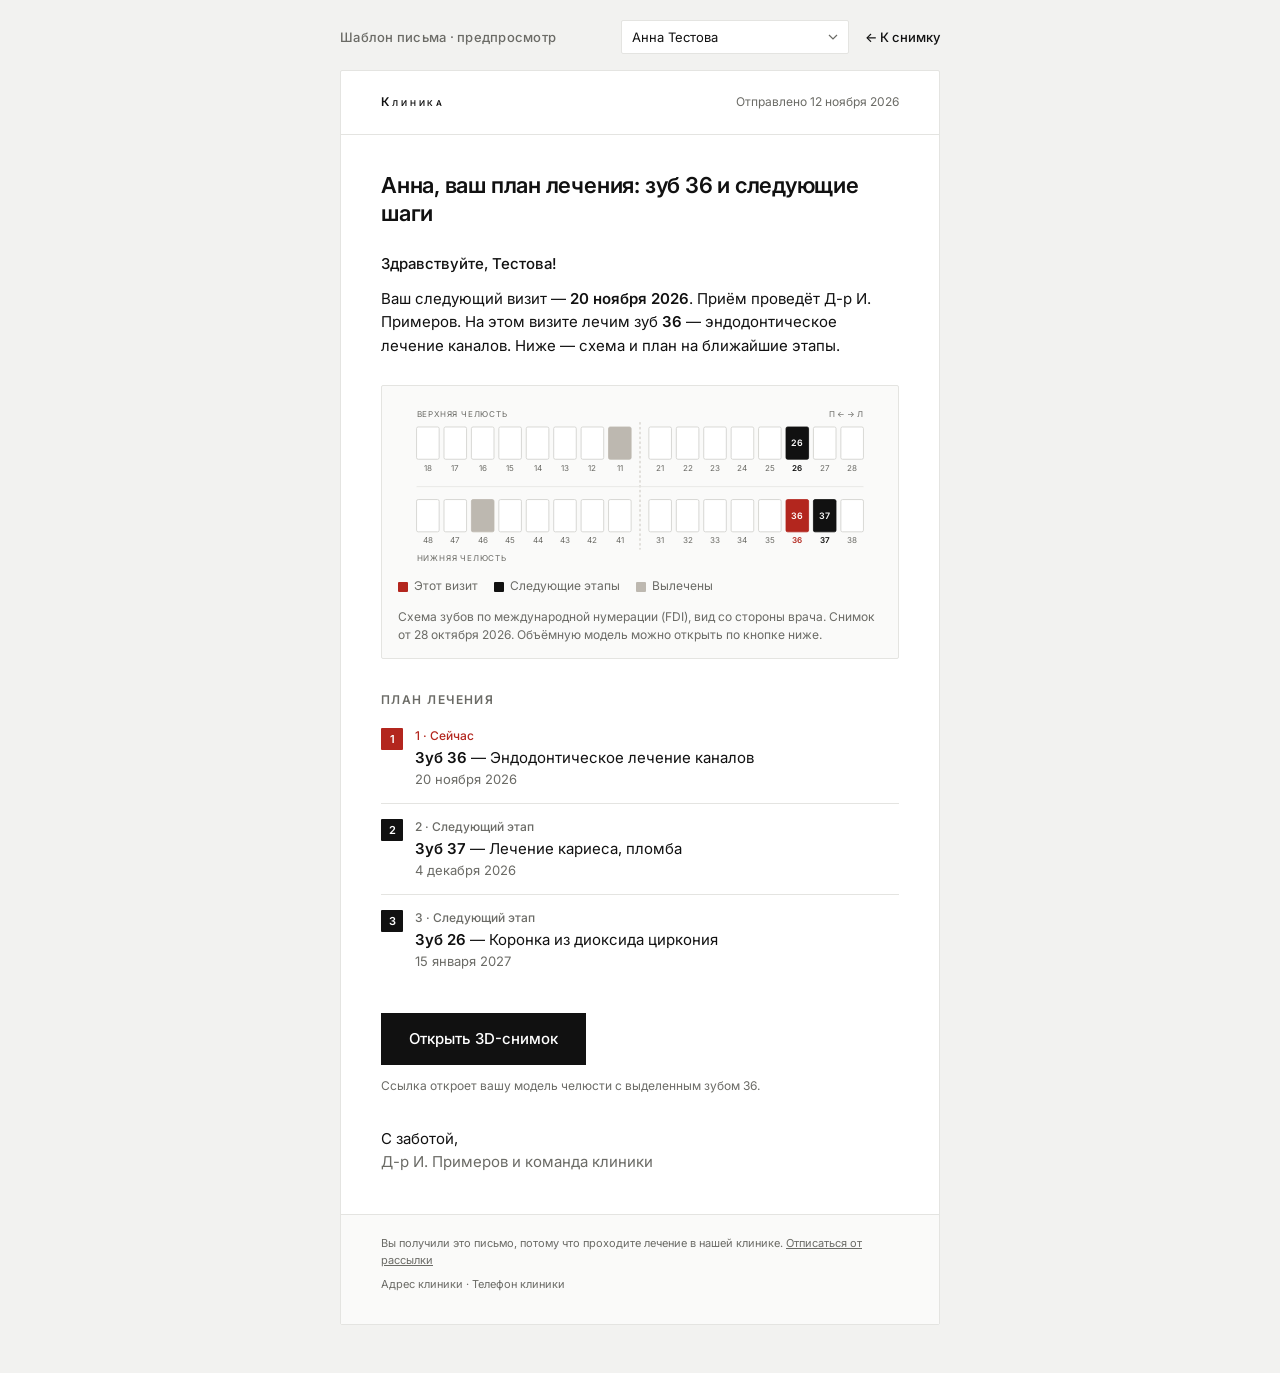
==== dental/email.html @ e5b4d6a6 "Dental 3D snapshot prototype: work in progress Co-Authored-By: Claude Opus 5.5 <noreply@anthropic.co" ====
<!doctype html>
<html lang="ru">
<head>
<meta charset="utf-8">
<meta name="viewport" content="width=device-width, initial-scale=1">
<title>Шаблон письма</title>
<link rel="preconnect" href="https://fonts.googleapis.com">
<link rel="preconnect" href="https://fonts.gstatic.com" crossorigin>
<link href="https://fonts.googleapis.com/css2?family=Inter:wght@400;500;600&display=swap" rel="stylesheet">
<style>
  :root {
    --ink: #111;
    --muted: #6B6B66;
    --line: #E4E4E1;
    --soft: #FAFAF9;
    --white: #FFFFFF;
    --page: #F2F2F0;
    --treated: #BDB8B0;
    --accent: #B3261E;
  }
  * { box-sizing: border-box; }
  html, body { margin: 0; padding: 0; }
  body {
    background: var(--page);
    color: var(--ink);
    font-family: Inter, system-ui, -apple-system, "Segoe UI", Roboto, Arial, sans-serif;
    font-size: 15px;
    line-height: 1.55;
    -webkit-font-smoothing: antialiased;
  }
  a { color: inherit; }

  /* Preview strip (outside the email) */
  .strip {
    max-width: 600px;
    margin: 0 auto;
    padding: 20px 0 16px;
    display: flex;
    flex-wrap: wrap;
    align-items: center;
    gap: 12px 16px;
    font-size: 13px;
    color: var(--muted);
  }
  .strip-label { font-weight: 500; letter-spacing: .02em; }
  .strip-controls { display: flex; align-items: center; gap: 16px; margin-left: auto; flex-wrap: wrap; }
  .strip select {
    font: inherit;
    color: var(--ink);
    background: var(--white);
    border: 1px solid var(--line);
    border-radius: 2px;
    padding: 6px 28px 6px 10px;
    max-width: 100%;
    appearance: none;
    -webkit-appearance: none;
    background-image: url("data:image/svg+xml,%3Csvg xmlns='http://www.w3.org/2000/svg' width='10' height='6' viewBox='0 0 10 6'%3E%3Cpath d='M1 1l4 4 4-4' fill='none' stroke='%236B6B66' stroke-width='1.2'/%3E%3C/svg%3E");
    background-repeat: no-repeat;
    background-position: right 10px center;
  }
  .strip select:focus-visible, .btn:focus-visible, .back:focus-visible { outline: 2px solid var(--accent); outline-offset: 2px; }
  .back { color: var(--ink); text-decoration: none; font-weight: 500; white-space: nowrap; }
  .back:hover { text-decoration: underline; }

  /* Email card */
  .mail {
    max-width: 600px;
    margin: 0 auto 48px;
    background: var(--white);
    border: 1px solid var(--line);
    border-radius: 2px;
  }
  .mail-head {
    padding: 22px 40px;
    border-bottom: 1px solid var(--line);
    display: flex;
    justify-content: space-between;
    align-items: baseline;
    gap: 12px;
  }
  .wordmark {
    font-size: 12px;
    font-weight: 600;
    letter-spacing: .24em;
    font-variant: small-caps;
    color: var(--ink);
  }
  .sent { font-size: 12px; color: var(--muted); }
  .mail-body { padding: 36px 40px 8px; }
  h1 {
    font-size: 22px;
    line-height: 1.3;
    font-weight: 600;
    margin: 0 0 24px;
    letter-spacing: -.01em;
  }
  .greet { margin: 0 0 12px; font-weight: 500; }
  .lead { margin: 0 0 28px; color: var(--ink); }
  .lead b { font-weight: 600; }

  .chart {
    background: var(--soft);
    border: 1px solid var(--line);
    border-radius: 2px;
    padding: 20px 16px 14px;
  }
  .chart svg { display: block; width: 100%; height: auto; }
  .caption { margin: 12px 0 0; font-size: 12px; color: var(--muted); line-height: 1.5; }
  .legend { display: flex; flex-wrap: wrap; gap: 6px 16px; margin-top: 10px; font-size: 12px; color: var(--muted); }
  .legend span { display: inline-flex; align-items: center; gap: 6px; }
  .sw { width: 10px; height: 10px; border-radius: 1px; display: inline-block; }

  .section-title {
    margin: 32px 0 4px;
    font-size: 12px;
    font-weight: 600;
    letter-spacing: .12em;
    text-transform: uppercase;
    color: var(--muted);
  }
  .plan { list-style: none; margin: 0; padding: 0; }
  .plan li {
    display: grid;
    grid-template-columns: 22px 1fr;
    gap: 0 12px;
    padding: 14px 0;
    border-bottom: 1px solid var(--line);
  }
  .plan li:last-child { border-bottom: 0; }
  .mark {
    width: 22px; height: 22px;
    border-radius: 1px;
    background: var(--ink);
    color: var(--white);
    font-size: 11px;
    font-weight: 600;
    display: flex; align-items: center; justify-content: center;
    margin-top: 1px;
  }
  .mark.now { background: var(--accent); }
  .stage { font-size: 12px; color: var(--muted); font-weight: 500; }
  .stage.now { color: var(--accent); }
  .what { font-weight: 600; }
  .what .proc { font-weight: 400; }
  .when { font-size: 13px; color: var(--muted); }

  .cta { padding: 28px 0 32px; }
  .btn {
    display: inline-block;
    background: var(--ink);
    color: var(--white);
    text-decoration: none;
    font-weight: 500;
    font-size: 15px;
    padding: 14px 28px;
    border-radius: 0;
  }
  .btn:hover { background: #000; }
  .cta-note { margin: 12px 0 0; font-size: 12px; color: var(--muted); }
  .sign { margin: 0 0 32px; }
  .sign .muted { color: var(--muted); }

  .mail-foot {
    border-top: 1px solid var(--line);
    padding: 20px 40px 24px;
    font-size: 11px;
    line-height: 1.6;
    color: var(--muted);
    background: var(--soft);
  }
  .mail-foot p { margin: 0 0 6px; }
  .mail-foot a { color: var(--muted); }

  @media (max-width: 640px) {
    .strip { padding: 16px 16px 12px; }
    .strip-controls { margin-left: 0; width: 100%; justify-content: space-between; }
    .strip select { flex: 1; min-width: 0; }
    .mail { margin: 0 16px 32px; }
    .mail-head, .mail-body, .mail-foot { padding-left: 20px; padding-right: 20px; }
    .mail-body { padding-top: 28px; }
    h1 { font-size: 19px; }
    .chart { padding: 14px 8px 10px; }
    .btn { display: block; text-align: center; }
  }
</style>
</head>
<body>
  <div class="strip">
    <span class="strip-label">Шаблон письма · предпросмотр</span>
    <div class="strip-controls">
      <select id="clientSelect" aria-label="Клиент"></select>
      <a class="back" id="backLink" href="index.html">← К снимку</a>
    </div>
  </div>

  <article class="mail" id="mail" aria-live="polite"></article>

<script type="module">
  import { CLIENTS, getClient } from './data.js';

  const UPPER = [18,17,16,15,14,13,12,11, 21,22,23,24,25,26,27,28];
  const LOWER = [48,47,46,45,44,43,42,41, 31,32,33,34,35,36,37,38];

  const esc = (s) => String(s ?? '').replace(/[&<>"']/g, c => ({'&':'&amp;','<':'&lt;','>':'&gt;','"':'&quot;',"'":'&#39;'}[c]));

  function fmtDate(v, withTime = true) {
    if (!v) return '';
    const d = v instanceof Date ? v : new Date(v);
    if (isNaN(d)) return String(v);
    const hasTime = typeof v === 'string' ? /T\d{2}:\d{2}/.test(v) : true;
    const opts = { day: 'numeric', month: 'long', year: 'numeric' };
    if (withTime && hasTime) { opts.hour = '2-digit'; opts.minute = '2-digit'; }
    return new Intl.DateTimeFormat('ru-RU', opts).format(d).replace(' г.', '');
  }

  function firstNames(full) {
    const parts = String(full || '').trim().split(/\s+/);
    return parts.length > 1 ? parts.slice(1).join(' ') : parts[0] || '';
  }

  function toothNum(t) {
    if (t == null) return null;
    if (typeof t === 'object') return Number(t.tooth ?? t.id ?? t.number);
    return Number(t);
  }

  function resolveClient() {
    const id = new URLSearchParams(location.search).get('client');
    let c = null;
    try { c = id ? getClient(id) : null; } catch (e) { c = null; }
    return c || CLIENTS[0];
  }

  function chartSVG(c) {
    const current = toothNum(c.plan?.current?.tooth);
    const next = (c.plan?.next || []).map(n => toothNum(n.tooth));
    const treated = new Set((c.treated || []).map(toothNum));

    const W = 600, step = 34, tw = 28, gap = 16;
    const startX = (W - (16 * step - (step - tw) + gap)) / 2;
    const xOf = (i) => startX + i * step + (i >= 8 ? gap : 0);
    const midX = xOf(8) - gap / 2 - (step - tw) / 2;

    const rowTop = 26, rowBot = 116, th = 40;
    let out = '';

    out += `<text x="${startX}" y="14" font-size="10" fill="#6B6B66" font-family="Inter, system-ui, sans-serif" letter-spacing="1">ВЕРХНЯЯ ЧЕЛЮСТЬ</text>`;
    out += `<text x="${startX}" y="${rowBot + th + 36}" font-size="10" fill="#6B6B66" font-family="Inter, system-ui, sans-serif" letter-spacing="1">НИЖНЯЯ ЧЕЛЮСТЬ</text>`;
    out += `<text x="${W - startX}" y="14" font-size="10" fill="#6B6B66" text-anchor="end" font-family="Inter, system-ui, sans-serif">П ← → Л</text>`;
    out += `<line x1="${midX}" y1="20" x2="${midX}" y2="${rowBot + th + 22}" stroke="#BDB8B0" stroke-width="1" stroke-dasharray="3 3"/>`;
    out += `<line x1="${startX}" y1="${(rowTop + th + 18 + rowBot) / 2}" x2="${W - startX}" y2="${(rowTop + th + 18 + rowBot) / 2}" stroke="#E4E4E1" stroke-width="1"/>`;

    const drawRow = (teeth, y) => {
      teeth.forEach((n, i) => {
        const x = xOf(i);
        let fill = '#FFFFFF', stroke = '#CFCFCB', label = '#6B6B66', weight = 400, inner = '';
        if (n === current) {
          fill = '#B3261E'; stroke = '#B3261E'; label = '#B3261E'; weight = 600;
          inner = '#FFFFFF';
        } else if (next.includes(n)) {
          fill = '#111111'; stroke = '#111111'; label = '#111111'; weight = 600;
          inner = '#FFFFFF';
        } else if (treated.has(n)) {
          fill = '#BDB8B0'; stroke = '#BDB8B0';
        }
        out += `<rect x="${x}" y="${y}" width="${tw}" height="${th}" rx="2" ry="2" fill="${fill}" stroke="${stroke}" stroke-width="1"/>`;
        if (inner) {
          out += `<text x="${x + tw / 2}" y="${y + th / 2 + 4}" text-anchor="middle" font-size="11" font-weight="600" fill="${inner}" font-family="Inter, system-ui, sans-serif">${n}</text>`;
        }
        out += `<text x="${x + tw / 2}" y="${y + th + 14}" text-anchor="middle" font-size="10" font-weight="${weight}" fill="${label}" font-family="Inter, system-ui, sans-serif">${n}</text>`;
      });
    };
    drawRow(UPPER, rowTop);
    drawRow(LOWER, rowBot);

    const H = rowBot + th + 44;
    return `<svg viewBox="0 0 ${W} ${H}" role="img" aria-label="Схема зубов: текущий зуб ${current ?? ''}, следующие ${next.join(', ')}" xmlns="http://www.w3.org/2000/svg">${out}</svg>`;
  }

  function render() {
    const c = resolveClient();
    const sel = document.getElementById('clientSelect');
    sel.value = c.id;

    const cur = c.plan?.current || {};
    const next = c.plan?.next || [];
    const curTooth = toothNum(cur.tooth);

    const viewer = new URL(`index.html?client=${encodeURIComponent(c.id)}&tooth=${encodeURIComponent(curTooth ?? '')}`, location.href).href;
    document.getElementById('backLink').href = `index.html?client=${encodeURIComponent(c.id)}`;

    const subject = c.mailing?.subject || `План лечения: зуб ${curTooth}`;
    const sent = c.mailing?.sentAt ? `Отправлено ${fmtDate(c.mailing.sentAt)}` : 'Черновик';

    const rows = [
      { n: 1, now: true, stage: 'Сейчас', tooth: curTooth, proc: cur.procedure, when: fmtDate(cur.date) },
      ...next.slice(0, 2).map((s, i) => ({
        n: i + 2, now: false, stage: 'Следующий этап', tooth: toothNum(s.tooth), proc: s.procedure, when: s.eta ? (/\d{4}-\d{2}/.test(String(s.eta)) ? fmtDate(s.eta, false) : s.eta) : ''
      }))
    ];

    document.title = 'Шаблон письма';
    document.getElementById('mail').innerHTML = `
      <header class="mail-head">
        <span class="wordmark">Клиника</span>
        <span class="sent">${esc(sent)}</span>
      </header>
      <div class="mail-body">
        <h1>${esc(subject)}</h1>
        <p class="greet">Здравствуйте, ${esc(firstNames(c.name))}!</p>
        <p class="lead">Ваш следующий визит — <b>${esc(fmtDate(cur.date))}</b>. Приём проведёт ${esc(c.doctor)}. На этом визите лечим зуб <b>${esc(curTooth)}</b>${cur.procedure ? ` — ${esc(String(cur.procedure).toLowerCase())}` : ''}. Ниже — схема и план на ближайшие этапы.</p>

        <div class="chart">
          ${chartSVG(c)}
          <div class="legend">
            <span><i class="sw" style="background:#B3261E"></i>Этот визит</span>
            <span><i class="sw" style="background:#111"></i>Следующие этапы</span>
            <span><i class="sw" style="background:#BDB8B0"></i>Вылечены</span>
          </div>
          <p class="caption">Схема зубов по международной нумерации (FDI), вид со стороны врача. Снимок от ${esc(fmtDate(c.scanDate, false))}. Объёмную модель можно открыть по кнопке ниже.</p>
        </div>

        <p class="section-title">План лечения</p>
        <ol class="plan">
          ${rows.map(r => `
            <li>
              <span class="mark${r.now ? ' now' : ''}" aria-hidden="true">${r.n}</span>
              <div>
                <div class="stage${r.now ? ' now' : ''}">${r.n} · ${r.stage}</div>
                <div class="what">Зуб ${esc(r.tooth)}${r.proc ? ` <span class="proc">— ${esc(r.proc)}</span>` : ''}</div>
                ${r.when ? `<div class="when">${esc(r.when)}</div>` : ''}
              </div>
            </li>`).join('')}
        </ol>

        <div class="cta">
          <a class="btn" href="${esc(viewer)}">Открыть 3D-снимок</a>
          <p class="cta-note">Ссылка откроет вашу модель челюсти с выделенным зубом ${esc(curTooth)}.</p>
        </div>

        <p class="sign">С заботой,<br><span class="muted">${esc(c.doctor)} и команда клиники</span></p>
      </div>
      <footer class="mail-foot">
        <p>Вы получили это письмо, потому что проходите лечение в нашей клинике. <a href="#">Отписаться от рассылки</a></p>
        <p>Адрес клиники · Телефон клиники</p>
      </footer>`;
  }

  // Populate client switcher
  const sel = document.getElementById('clientSelect');
  sel.innerHTML = CLIENTS.map(c => `<option value="${esc(c.id)}">${esc(c.name)}</option>`).join('');
  sel.addEventListener('change', () => {
    const url = new URL(location.href);
    url.searchParams.set('client', sel.value);
    history.replaceState(null, '', url);
    render();
  });

  render();
</script>
</body>
</html>
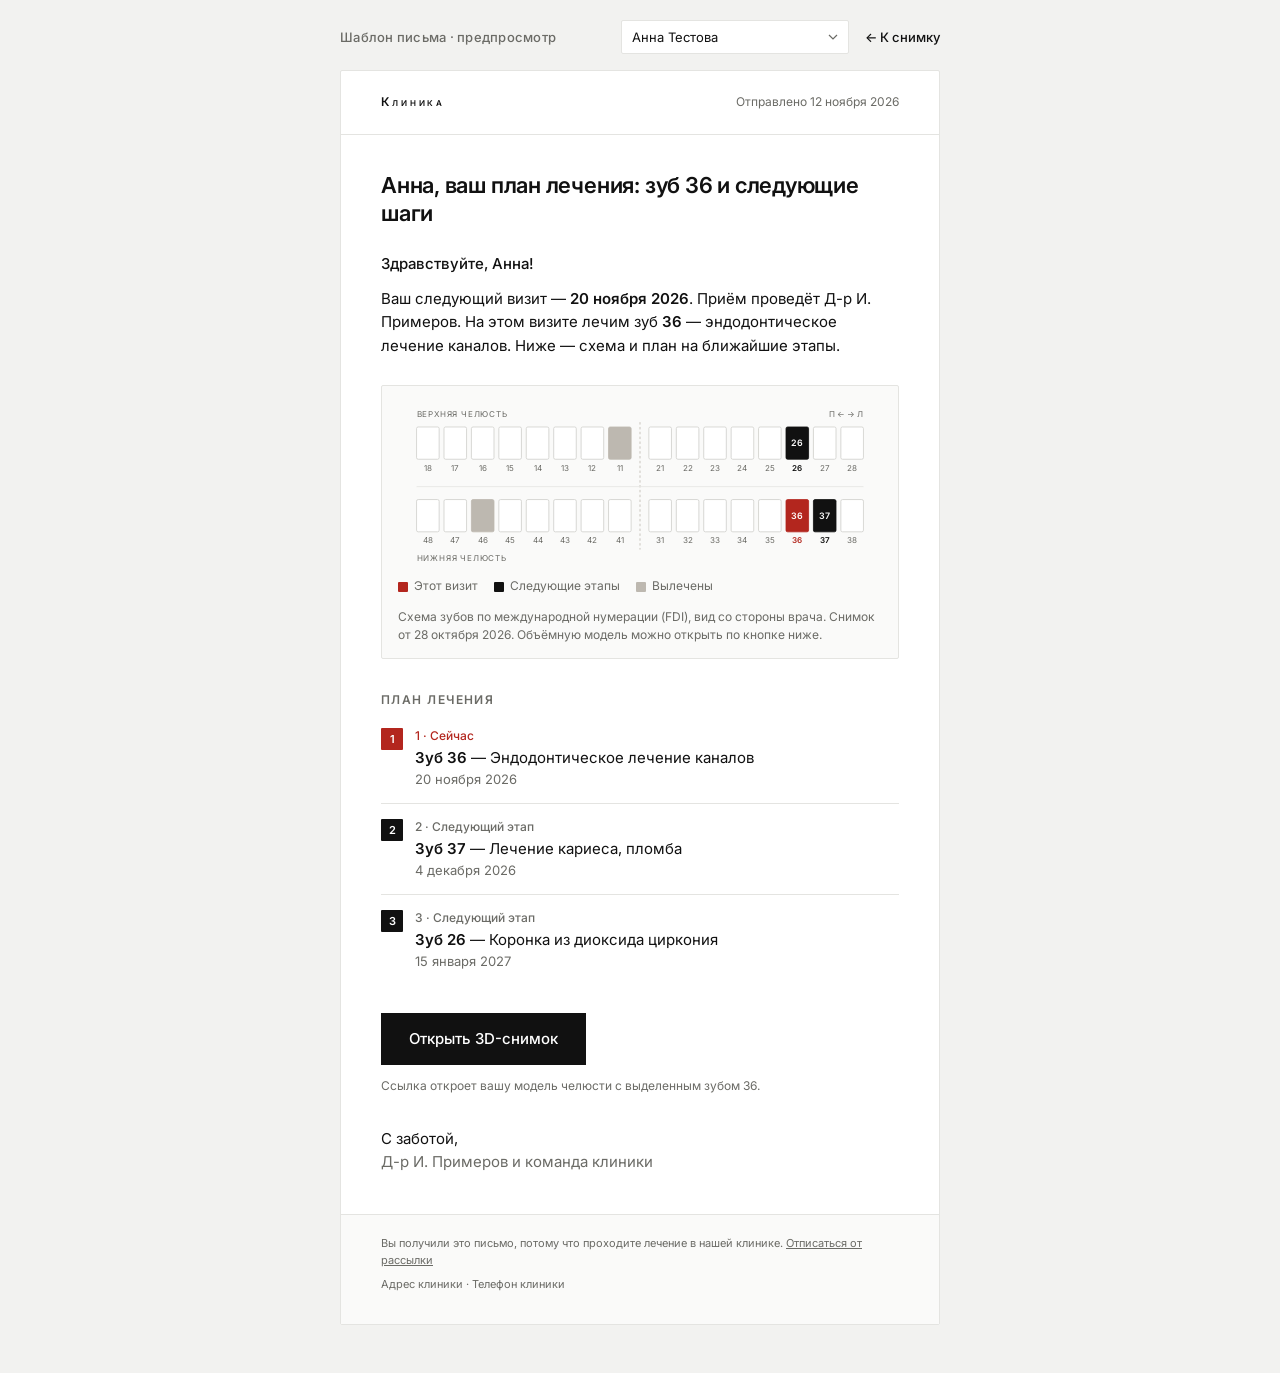
==== commit 72d6a226: "Dental prototype: 3D jaw viewer, email greeting fix, mobile framing Co-Authored-By: Claude Opus 5.5 " ====
--- a/dental/email.html
+++ b/dental/email.html
@@ -215,7 +215,7 @@
 
   function firstNames(full) {
     const parts = String(full || '').trim().split(/\s+/);
-    return parts.length > 1 ? parts.slice(1).join(' ') : parts[0] || '';
+    return parts[0] || ''; // data.js: «Имя Фамилия»
   }
 
   function toothNum(t) {
